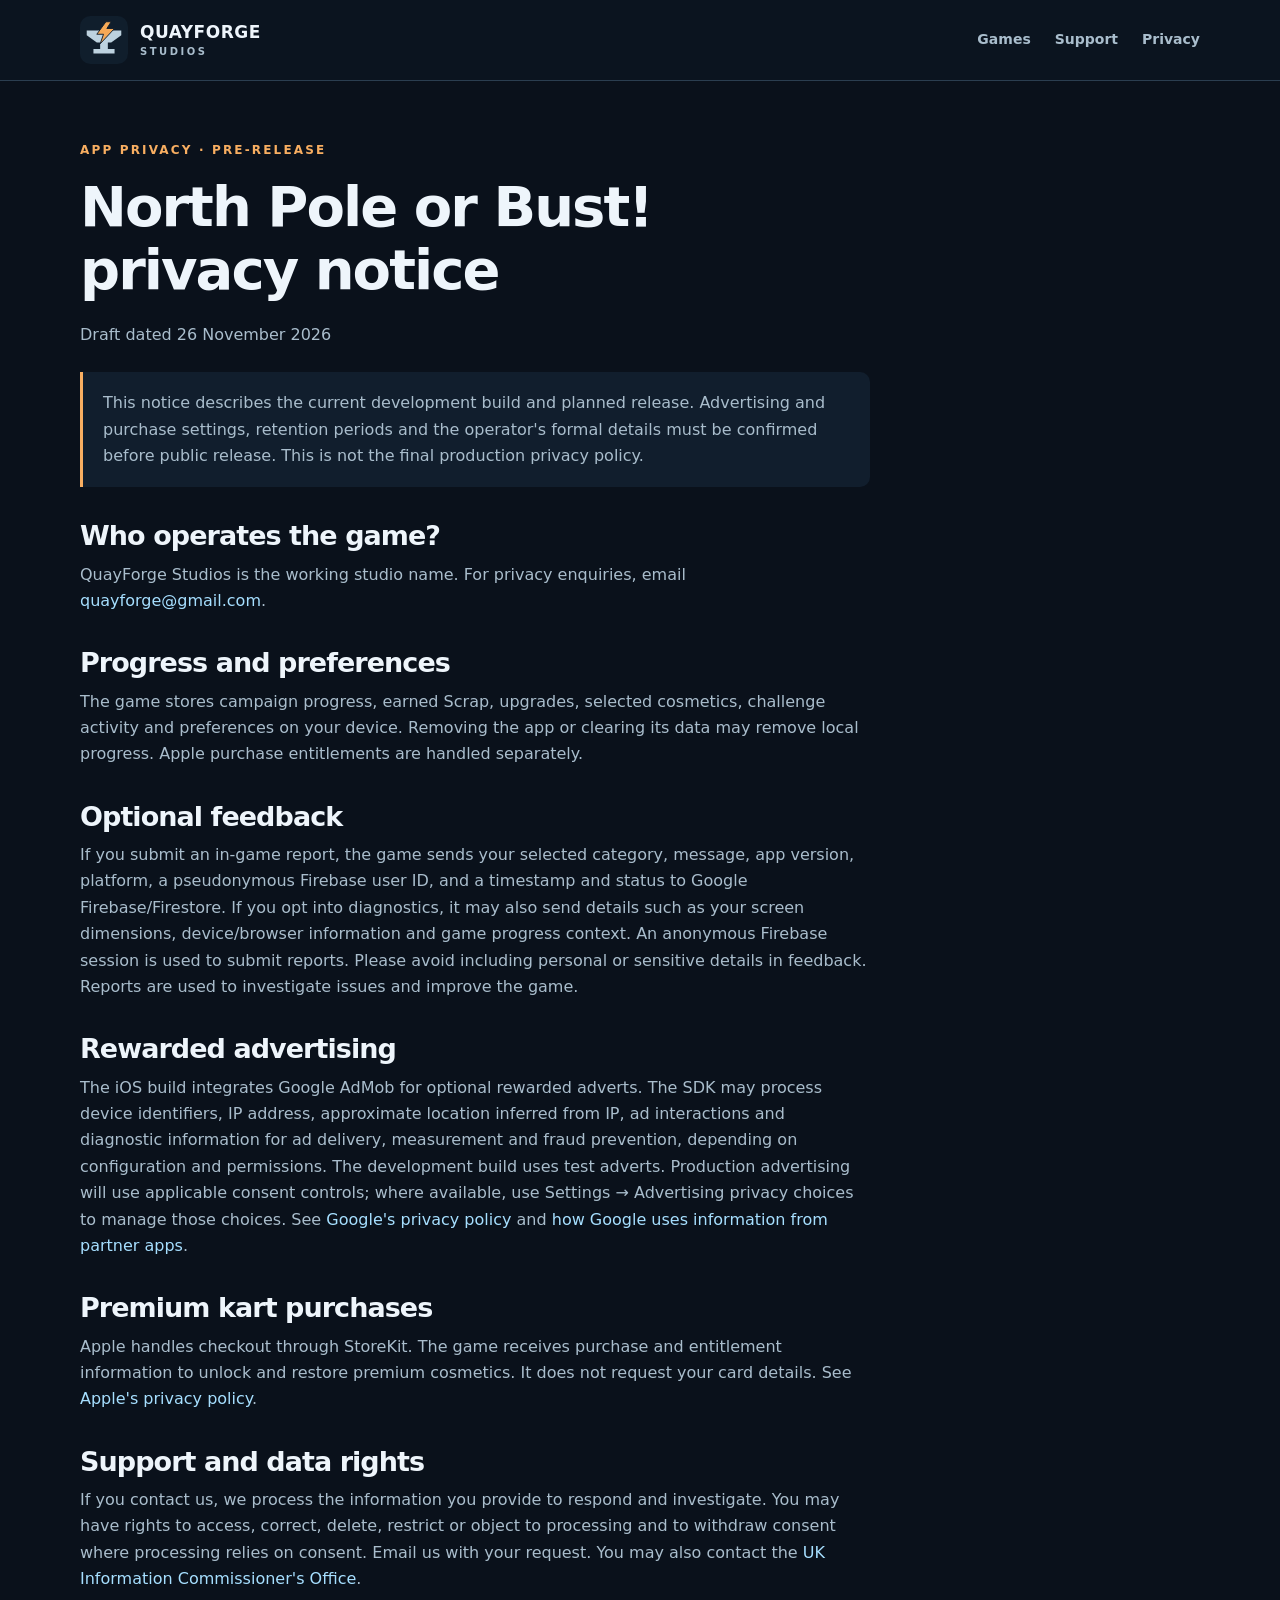
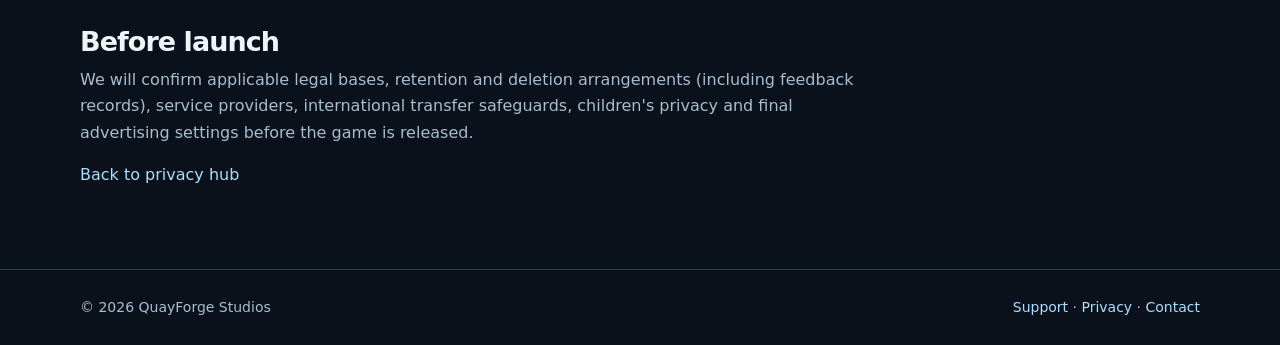
==== privacy-north-pole.html @ 33993df4 "Launch QuayForge Studios website" ====
<!doctype html><html lang="en-GB"><head><meta charset="utf-8"><meta name="viewport" content="width=device-width,initial-scale=1"><meta name="description" content="Pre-release privacy notice for North Pole or Bust!."><title>North Pole or Bust! privacy notice | QuayForge Studios</title><link rel="icon" href="assets/mark.svg" type="image/svg+xml"><link rel="stylesheet" href="assets/site.css"></head><body><a class="skip" href="#main">Skip to content</a><header class="top"><nav class="wrap nav" aria-label="Main navigation"><a class="brand" href="index.html"><img src="assets/mark.svg" alt=""><span>QUAYFORGE<small>STUDIOS</small></span></a><div class="links"><a href="index.html#games">Games</a><a href="support.html">Support</a><a href="privacy.html">Privacy</a></div></nav></header><main id="main" class="wrap"><article class="page"><span class="eyebrow">App privacy · Pre-release</span><h1>North Pole or Bust! privacy notice</h1><p>Draft dated 26 November 2026</p><div class="notice"><p>This notice describes the current development build and planned release. Advertising and purchase settings, retention periods and the operator's formal details must be confirmed before public release. This is not the final production privacy policy.</p></div><h2>Who operates the game?</h2><p>QuayForge Studios is the working studio name. For privacy enquiries, email <a href="mailto:quayforge@gmail.com?subject=North%20Pole%20or%20Bust%20privacy">quayforge@gmail.com</a>.</p><h2>Progress and preferences</h2><p>The game stores campaign progress, earned Scrap, upgrades, selected cosmetics, challenge activity and preferences on your device. Removing the app or clearing its data may remove local progress. Apple purchase entitlements are handled separately.</p><h2>Optional feedback</h2><p>If you submit an in-game report, the game sends your selected category, message, app version, platform, a pseudonymous Firebase user ID, and a timestamp and status to Google Firebase/Firestore. If you opt into diagnostics, it may also send details such as your screen dimensions, device/browser information and game progress context. An anonymous Firebase session is used to submit reports. Please avoid including personal or sensitive details in feedback. Reports are used to investigate issues and improve the game.</p><h2>Rewarded advertising</h2><p>The iOS build integrates Google AdMob for optional rewarded adverts. The SDK may process device identifiers, IP address, approximate location inferred from IP, ad interactions and diagnostic information for ad delivery, measurement and fraud prevention, depending on configuration and permissions. The development build uses test adverts. Production advertising will use applicable consent controls; where available, use Settings → Advertising privacy choices to manage those choices. See <a href="https://policies.google.com/privacy">Google's privacy policy</a> and <a href="https://policies.google.com/technologies/partner-sites">how Google uses information from partner apps</a>.</p><h2>Premium kart purchases</h2><p>Apple handles checkout through StoreKit. The game receives purchase and entitlement information to unlock and restore premium cosmetics. It does not request your card details. See <a href="https://www.apple.com/legal/privacy/">Apple's privacy policy</a>.</p><h2>Support and data rights</h2><p>If you contact us, we process the information you provide to respond and investigate. You may have rights to access, correct, delete, restrict or object to processing and to withdraw consent where processing relies on consent. Email us with your request. You may also contact the <a href="https://ico.org.uk/">UK Information Commissioner's Office</a>.</p><h2>Before launch</h2><p>We will confirm applicable legal bases, retention and deletion arrangements (including feedback records), service providers, international transfer safeguards, children's privacy and final advertising settings before the game is released.</p><p><a href="privacy.html">Back to privacy hub</a></p></article></main><footer class="footer"><div class="wrap footrow"><span>© 2026 QuayForge Studios</span><span><a href="support.html">Support</a> · <a href="privacy.html">Privacy</a> · <a href="mailto:quayforge@gmail.com">Contact</a></span></div></footer></body></html>
---- assets/site.css ----
:root{color-scheme:dark;--bg:#0a111b;--panel:#111e2d;--text:#eef5fb;--muted:#a9bdcc;--line:#2b3e50;--amber:#f8ae61;--blue:#a6dfff}*{box-sizing:border-box}body{margin:0;background:var(--bg);color:var(--text);font-family:system-ui,-apple-system,BlinkMacSystemFont,'Segoe UI',sans-serif;line-height:1.65}a{color:var(--blue);text-decoration:none}a:hover{text-decoration:underline}a:focus-visible{outline:3px solid var(--amber);outline-offset:4px}img{display:block;max-width:100%}.wrap{width:min(1120px,calc(100% - 48px));margin:auto}.top{border-bottom:1px solid var(--line);background:#0b141f}.nav{display:flex;align-items:center;justify-content:space-between;gap:24px;padding:16px 0}.brand{display:flex;align-items:center;gap:12px;color:var(--text);font-size:17px;font-weight:800;letter-spacing:.03em;line-height:1.1}.brand img{width:48px;height:48px}.brand small{display:block;color:var(--muted);font-size:10px;letter-spacing:.25em;margin-top:5px}.links{display:flex;gap:24px;flex-wrap:wrap}.links a{color:var(--muted);font-weight:600;font-size:14px}.hero{display:grid;grid-template-columns:1fr 0.9fr;align-items:center;gap:48px;padding:66px 0 55px}.eyebrow{color:var(--amber);font-size:12px;font-weight:800;letter-spacing:.18em;text-transform:uppercase}h1,h2,h3{line-height:1.12;letter-spacing:-.035em}h1{font-size:clamp(40px,6vw,76px);margin:14px 0 20px}h2{font-size:clamp(26px,4vw,42px);margin:0 0 14px}h3{font-size:24px;margin:0 0 10px}p{margin:0 0 16px;color:var(--muted)}.lead{font-size:19px;max-width:620px}.button{display:inline-flex;align-items:center;justify-content:center;background:var(--amber);color:#121b25;font-weight:800;padding:12px 20px;border-radius:9px;margin:6px 8px 6px 0}.button.secondary{background:transparent;border:1px solid var(--line);color:var(--text)}.hero-art{border-radius:26px;overflow:hidden;box-shadow:0 24px 80px #0007;position:relative;border:1px solid #415870}.hero-art img{width:100%;aspect-ratio:1;object-fit:cover}.section{padding:48px 0;border-top:1px solid var(--line)}.grid{display:grid;grid-template-columns:repeat(2,minmax(0,1fr));gap:24px}.tile{border:1px solid var(--line);border-radius:18px;overflow:hidden;background:var(--panel)}.tile .copy{padding:24px}.tile img{width:100%;aspect-ratio:16/9;object-fit:cover;object-position:center 36%}.status{font-size:12px;color:var(--amber);font-weight:700;letter-spacing:.06em;text-transform:uppercase}.moon{aspect-ratio:16/9;background:radial-gradient(ellipse at 50% 70%,#573d8d,#201b45 48%,#0d1125);position:relative;overflow:hidden;display:grid;place-items:center}.shapes{display:flex;align-items:center;gap:22px;transform:rotate(-9deg)}.gem{width:clamp(35px,7vw,85px);aspect-ratio:1;background:#7cf8eb33;border:2px solid #91ffef;box-shadow:0 0 30px #63fdec77,inset 0 0 20px #63fdec55;transform:rotate(45deg);border-radius:12px}.gem:nth-child(2){width:clamp(55px,10vw,125px);border-color:#b9a1ff;background:#ae80ff44;box-shadow:0 0 40px #9a69ff88,inset 0 0 25px #b98fff66}.gem:nth-child(3){border-color:#ffbcda;background:#ff89be33;box-shadow:0 0 30px #ff89be77}.page{padding:55px 0 65px;max-width:790px}.page h1{font-size:clamp(36px,5vw,56px)}.page h2{font-size:27px;margin:34px 0 10px}.page ul{color:var(--muted);padding-left:24px}.page li{margin:8px 0}.notice{border-left:3px solid var(--amber);background:var(--panel);padding:18px 20px;margin:24px 0;border-radius:0 10px 10px 0}.notice p:last-child{margin:0}.footer{border-top:1px solid var(--line);padding:26px 0;color:var(--muted);font-size:14px}.footrow{display:flex;justify-content:space-between;flex-wrap:wrap;gap:12px}.gamehero{display:grid;grid-template-columns:1fr .55fr;gap:38px;align-items:center;padding:48px 0}.gamehero img{border-radius:20px;border:1px solid var(--line);max-height:550px;margin:auto}.gamehero h1{font-size:clamp(40px,5vw,64px)}.gameplay{border:1px solid var(--line);border-radius:16px;overflow:hidden}.gameplay img{width:100%;height:auto}.caption{font-size:13px;color:var(--muted);margin:10px 0}.skip{position:absolute;left:12px;top:-100px;background:var(--amber);color:#111;padding:12px}.skip:focus{top:8px;z-index:10}@media(max-width:700px){.wrap{width:calc(100% - 32px)}.nav{flex-direction:column;align-items:flex-start;gap:14px}.links{gap:18px}.hero,.gamehero,.grid{grid-template-columns:1fr}.hero{padding:38px 0;gap:26px}.gamehero{gap:24px}.gamehero img{max-height:420px}.section{padding:34px 0}.page{padding:35px 0}.tile .copy{padding:20px}}@media(prefers-reduced-motion:reduce){*{scroll-behavior:auto!important}}
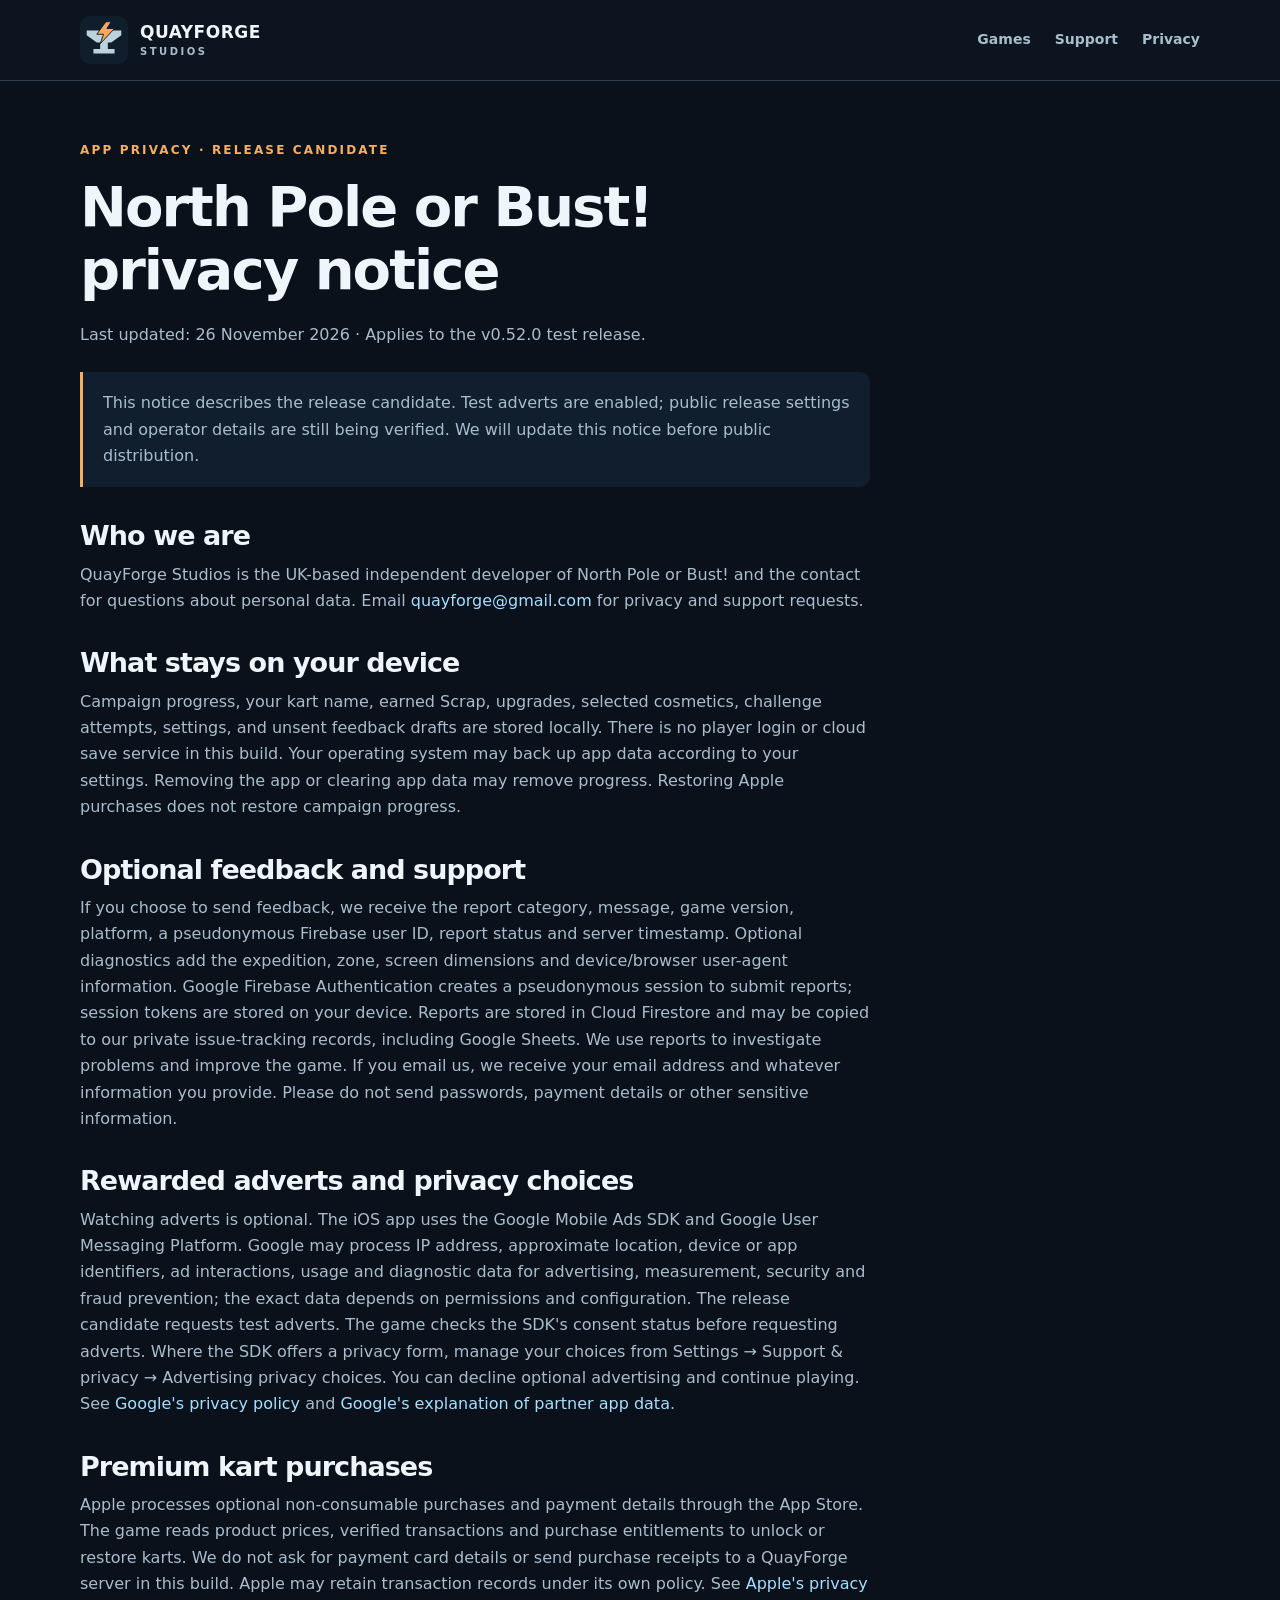
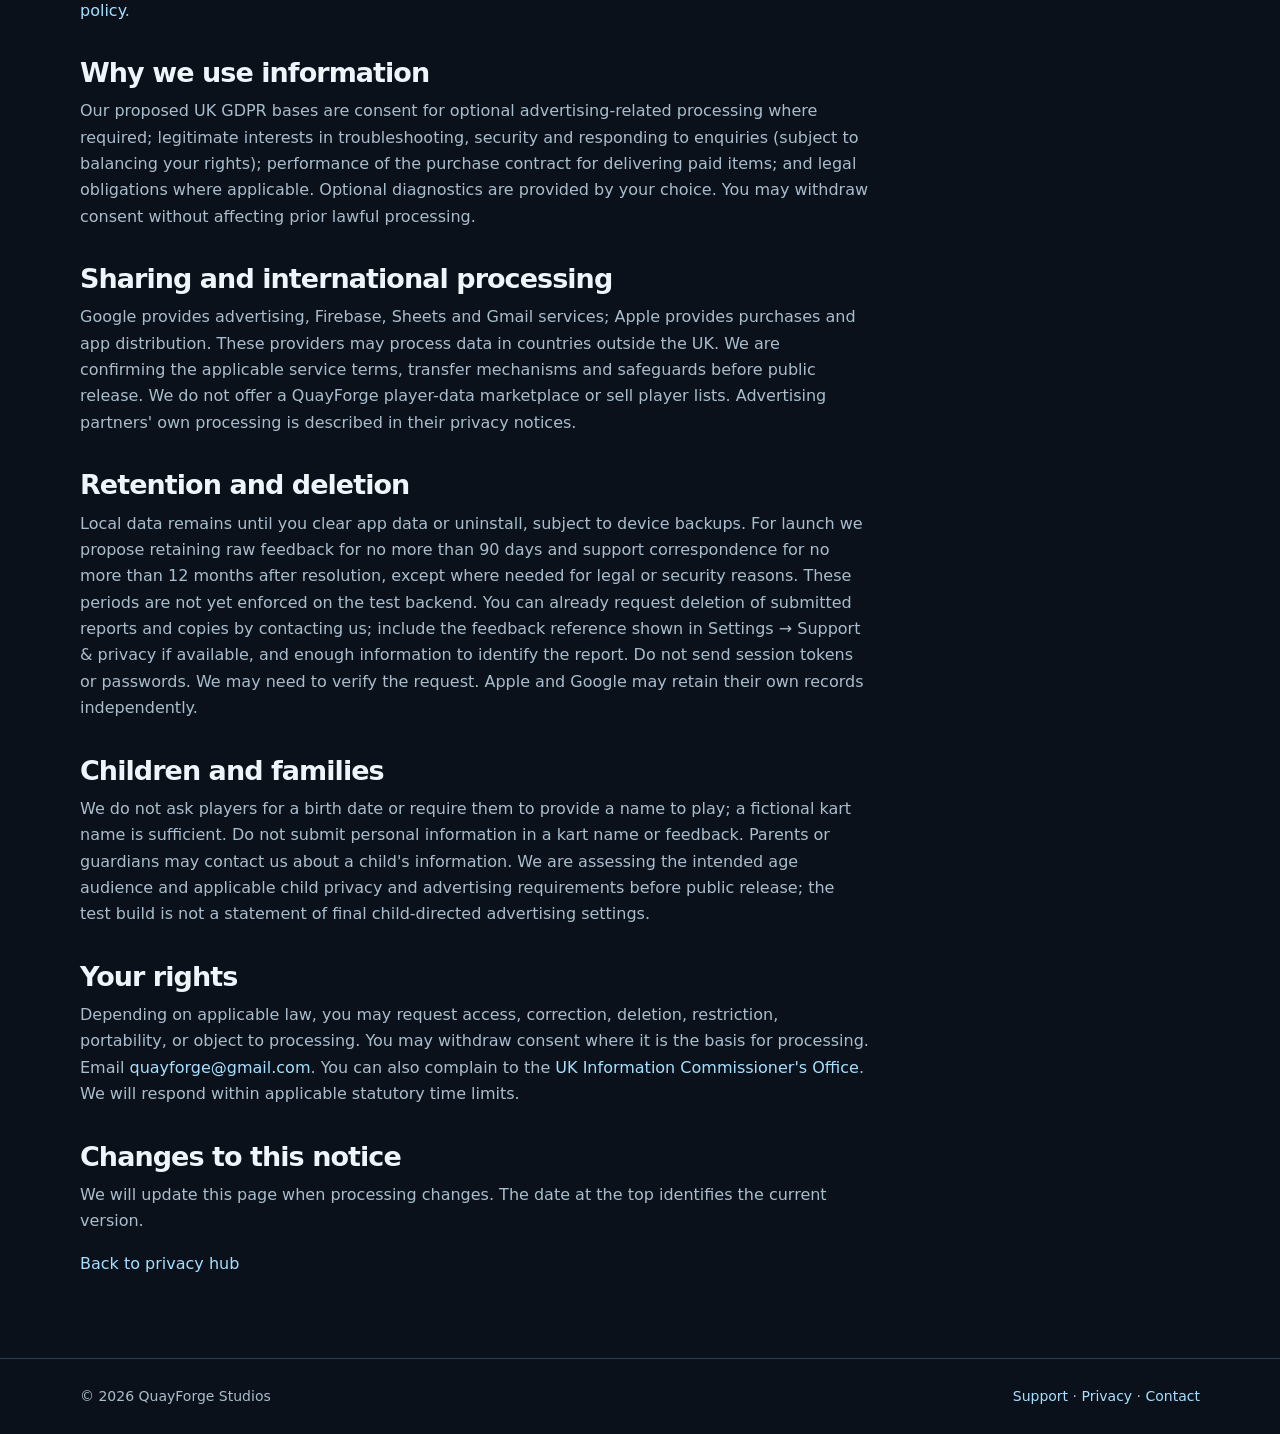
==== commit 118f458f: "Update privacy and player support policies" ====
--- a/privacy-north-pole.html
+++ b/privacy-north-pole.html
@@ -1 +1,13 @@
-<!doctype html><html lang="en-GB"><head><meta charset="utf-8"><meta name="viewport" content="width=device-width,initial-scale=1"><meta name="description" content="Pre-release privacy notice for North Pole or Bust!."><title>North Pole or Bust! privacy notice | QuayForge Studios</title><link rel="icon" href="assets/mark.svg" type="image/svg+xml"><link rel="stylesheet" href="assets/site.css"></head><body><a class="skip" href="#main">Skip to content</a><header class="top"><nav class="wrap nav" aria-label="Main navigation"><a class="brand" href="index.html"><img src="assets/mark.svg" alt=""><span>QUAYFORGE<small>STUDIOS</small></span></a><div class="links"><a href="index.html#games">Games</a><a href="support.html">Support</a><a href="privacy.html">Privacy</a></div></nav></header><main id="main" class="wrap"><article class="page"><span class="eyebrow">App privacy · Pre-release</span><h1>North Pole or Bust! privacy notice</h1><p>Draft dated 26 November 2026</p><div class="notice"><p>This notice describes the current development build and planned release. Advertising and purchase settings, retention periods and the operator's formal details must be confirmed before public release. This is not the final production privacy policy.</p></div><h2>Who operates the game?</h2><p>QuayForge Studios is the working studio name. For privacy enquiries, email <a href="mailto:quayforge@gmail.com?subject=North%20Pole%20or%20Bust%20privacy">quayforge@gmail.com</a>.</p><h2>Progress and preferences</h2><p>The game stores campaign progress, earned Scrap, upgrades, selected cosmetics, challenge activity and preferences on your device. Removing the app or clearing its data may remove local progress. Apple purchase entitlements are handled separately.</p><h2>Optional feedback</h2><p>If you submit an in-game report, the game sends your selected category, message, app version, platform, a pseudonymous Firebase user ID, and a timestamp and status to Google Firebase/Firestore. If you opt into diagnostics, it may also send details such as your screen dimensions, device/browser information and game progress context. An anonymous Firebase session is used to submit reports. Please avoid including personal or sensitive details in feedback. Reports are used to investigate issues and improve the game.</p><h2>Rewarded advertising</h2><p>The iOS build integrates Google AdMob for optional rewarded adverts. The SDK may process device identifiers, IP address, approximate location inferred from IP, ad interactions and diagnostic information for ad delivery, measurement and fraud prevention, depending on configuration and permissions. The development build uses test adverts. Production advertising will use applicable consent controls; where available, use Settings → Advertising privacy choices to manage those choices. See <a href="https://policies.google.com/privacy">Google's privacy policy</a> and <a href="https://policies.google.com/technologies/partner-sites">how Google uses information from partner apps</a>.</p><h2>Premium kart purchases</h2><p>Apple handles checkout through StoreKit. The game receives purchase and entitlement information to unlock and restore premium cosmetics. It does not request your card details. See <a href="https://www.apple.com/legal/privacy/">Apple's privacy policy</a>.</p><h2>Support and data rights</h2><p>If you contact us, we process the information you provide to respond and investigate. You may have rights to access, correct, delete, restrict or object to processing and to withdraw consent where processing relies on consent. Email us with your request. You may also contact the <a href="https://ico.org.uk/">UK Information Commissioner's Office</a>.</p><h2>Before launch</h2><p>We will confirm applicable legal bases, retention and deletion arrangements (including feedback records), service providers, international transfer safeguards, children's privacy and final advertising settings before the game is released.</p><p><a href="privacy.html">Back to privacy hub</a></p></article></main><footer class="footer"><div class="wrap footrow"><span>© 2026 QuayForge Studios</span><span><a href="support.html">Support</a> · <a href="privacy.html">Privacy</a> · <a href="mailto:quayforge@gmail.com">Contact</a></span></div></footer></body></html>+<!doctype html><html lang="en-GB"><head><meta charset="utf-8"><meta name="viewport" content="width=device-width,initial-scale=1"><meta name="description" content="Pre-release privacy notice for North Pole or Bust!."><title>North Pole or Bust! privacy notice | QuayForge Studios</title><link rel="icon" href="assets/mark.svg" type="image/svg+xml"><link rel="stylesheet" href="assets/site.css"></head><body><a class="skip" href="#main">Skip to content</a><header class="top"><nav class="wrap nav" aria-label="Main navigation"><a class="brand" href="index.html"><img src="assets/mark.svg" alt=""><span>QUAYFORGE<small>STUDIOS</small></span></a><div class="links"><a href="index.html#games">Games</a><a href="support.html">Support</a><a href="privacy.html">Privacy</a></div></nav></header><main id="main" class="wrap"><article class="page"><span class="eyebrow">App privacy · Release candidate</span><h1>North Pole or Bust! privacy notice</h1><p>Last updated: 26 November 2026 · Applies to the v0.52.0 test release.</p>
+<div class="notice"><p>This notice describes the release candidate. Test adverts are enabled; public release settings and operator details are still being verified. We will update this notice before public distribution.</p></div>
+<h2>Who we are</h2><p>QuayForge Studios is the UK-based independent developer of North Pole or Bust! and the contact for questions about personal data. Email <a href="mailto:quayforge@gmail.com?subject=North%20Pole%20privacy%20request">quayforge@gmail.com</a> for privacy and support requests.</p>
+<h2>What stays on your device</h2><p>Campaign progress, your kart name, earned Scrap, upgrades, selected cosmetics, challenge attempts, settings, and unsent feedback drafts are stored locally. There is no player login or cloud save service in this build. Your operating system may back up app data according to your settings. Removing the app or clearing app data may remove progress. Restoring Apple purchases does not restore campaign progress.</p>
+<h2>Optional feedback and support</h2><p>If you choose to send feedback, we receive the report category, message, game version, platform, a pseudonymous Firebase user ID, report status and server timestamp. Optional diagnostics add the expedition, zone, screen dimensions and device/browser user-agent information. Google Firebase Authentication creates a pseudonymous session to submit reports; session tokens are stored on your device. Reports are stored in Cloud Firestore and may be copied to our private issue-tracking records, including Google Sheets. We use reports to investigate problems and improve the game. If you email us, we receive your email address and whatever information you provide. Please do not send passwords, payment details or other sensitive information.</p>
+<h2>Rewarded adverts and privacy choices</h2><p>Watching adverts is optional. The iOS app uses the Google Mobile Ads SDK and Google User Messaging Platform. Google may process IP address, approximate location, device or app identifiers, ad interactions, usage and diagnostic data for advertising, measurement, security and fraud prevention; the exact data depends on permissions and configuration. The release candidate requests test adverts. The game checks the SDK's consent status before requesting adverts. Where the SDK offers a privacy form, manage your choices from Settings → Support &amp; privacy → Advertising privacy choices. You can decline optional advertising and continue playing. See <a href="https://policies.google.com/privacy">Google's privacy policy</a> and <a href="https://policies.google.com/technologies/partner-sites">Google's explanation of partner app data</a>.</p>
+<h2>Premium kart purchases</h2><p>Apple processes optional non-consumable purchases and payment details through the App Store. The game reads product prices, verified transactions and purchase entitlements to unlock or restore karts. We do not ask for payment card details or send purchase receipts to a QuayForge server in this build. Apple may retain transaction records under its own policy. See <a href="https://www.apple.com/legal/privacy/">Apple's privacy policy</a>.</p>
+<h2>Why we use information</h2><p>Our proposed UK GDPR bases are consent for optional advertising-related processing where required; legitimate interests in troubleshooting, security and responding to enquiries (subject to balancing your rights); performance of the purchase contract for delivering paid items; and legal obligations where applicable. Optional diagnostics are provided by your choice. You may withdraw consent without affecting prior lawful processing.</p>
+<h2>Sharing and international processing</h2><p>Google provides advertising, Firebase, Sheets and Gmail services; Apple provides purchases and app distribution. These providers may process data in countries outside the UK. We are confirming the applicable service terms, transfer mechanisms and safeguards before public release. We do not offer a QuayForge player-data marketplace or sell player lists. Advertising partners' own processing is described in their privacy notices.</p>
+<h2>Retention and deletion</h2><p>Local data remains until you clear app data or uninstall, subject to device backups. For launch we propose retaining raw feedback for no more than 90 days and support correspondence for no more than 12 months after resolution, except where needed for legal or security reasons. These periods are not yet enforced on the test backend. You can already request deletion of submitted reports and copies by contacting us; include the feedback reference shown in Settings → Support &amp; privacy if available, and enough information to identify the report. Do not send session tokens or passwords. We may need to verify the request. Apple and Google may retain their own records independently.</p>
+<h2>Children and families</h2><p>We do not ask players for a birth date or require them to provide a name to play; a fictional kart name is sufficient. Do not submit personal information in a kart name or feedback. Parents or guardians may contact us about a child's information. We are assessing the intended age audience and applicable child privacy and advertising requirements before public release; the test build is not a statement of final child-directed advertising settings.</p>
+<h2>Your rights</h2><p>Depending on applicable law, you may request access, correction, deletion, restriction, portability, or object to processing. You may withdraw consent where it is the basis for processing. Email <a href="mailto:quayforge@gmail.com?subject=North%20Pole%20privacy%20request">quayforge@gmail.com</a>. You can also complain to the <a href="https://ico.org.uk/make-a-complaint/">UK Information Commissioner's Office</a>. We will respond within applicable statutory time limits.</p>
+<h2>Changes to this notice</h2><p>We will update this page when processing changes. The date at the top identifies the current version.</p><p><a href="privacy.html">Back to privacy hub</a></p></article></main><footer class="footer"><div class="wrap footrow"><span>© 2026 QuayForge Studios</span><span><a href="support.html">Support</a> · <a href="privacy.html">Privacy</a> · <a href="mailto:quayforge@gmail.com">Contact</a></span></div></footer></body></html>
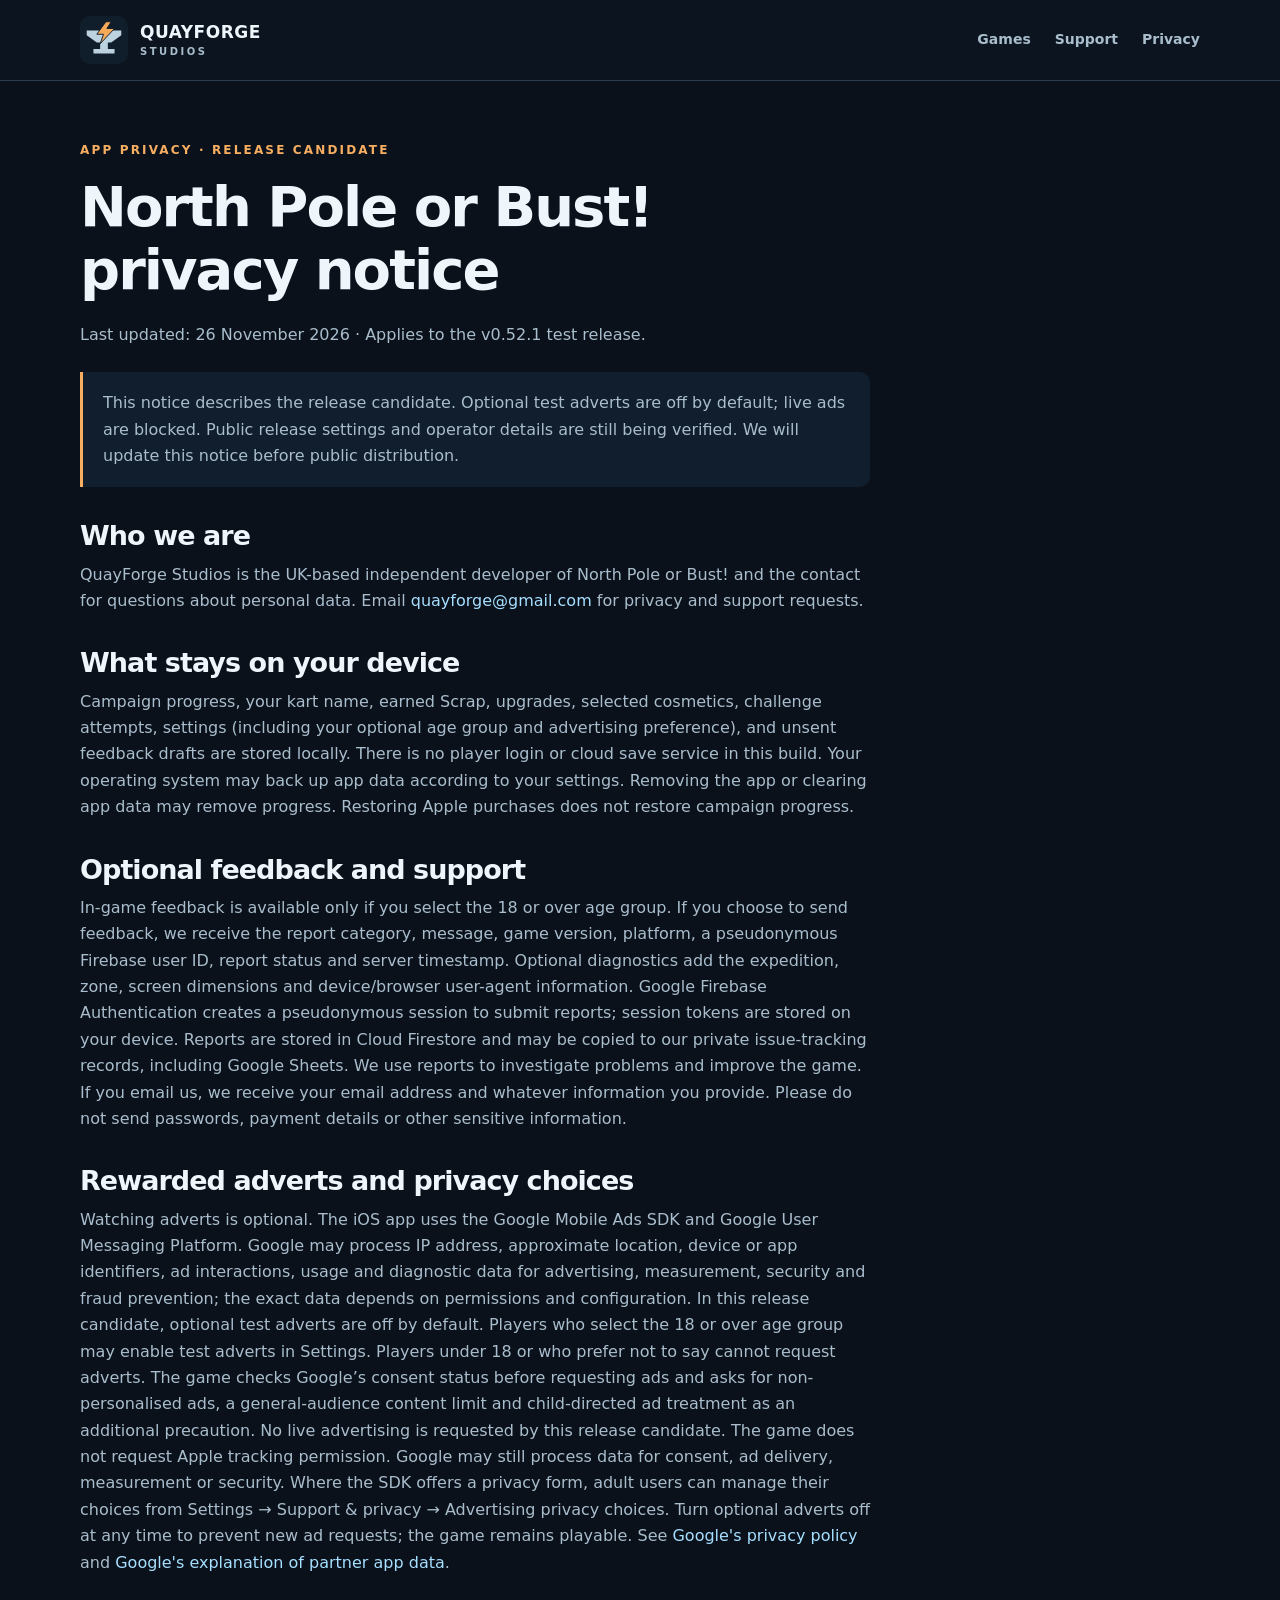
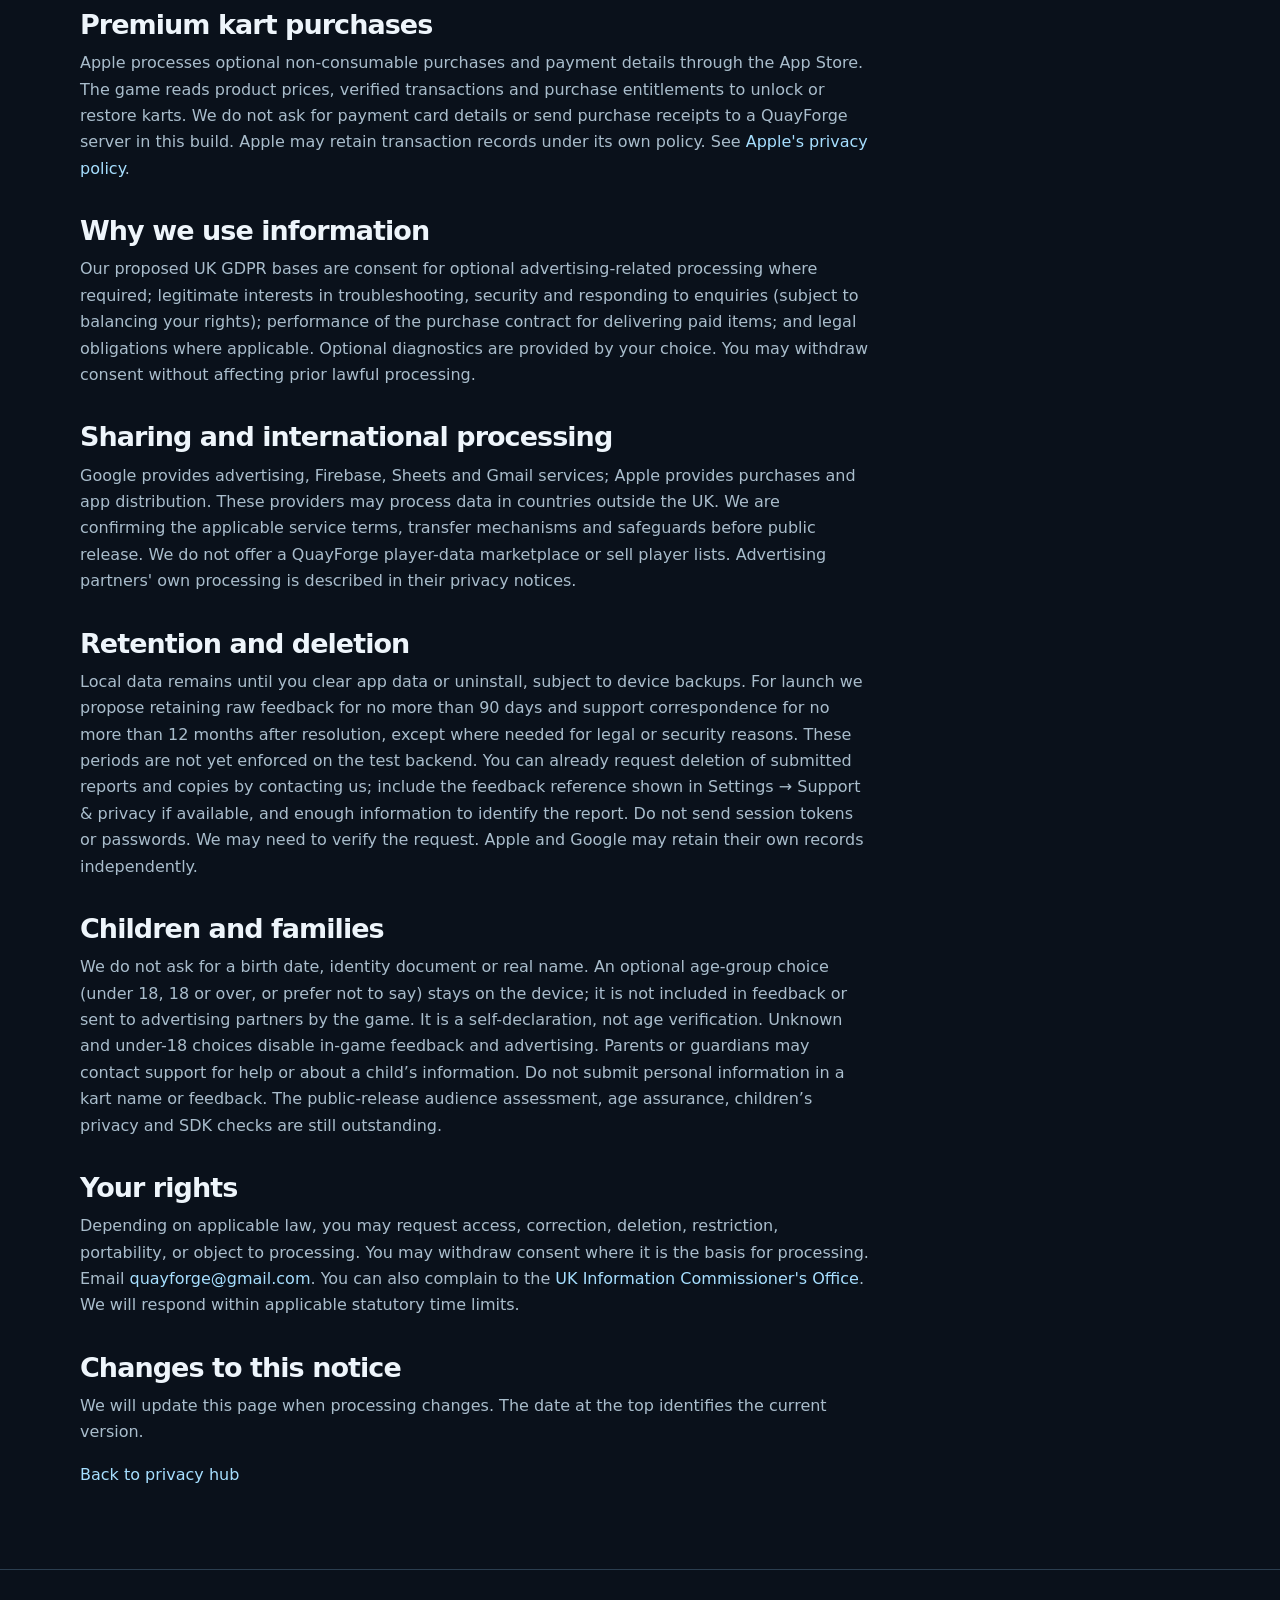
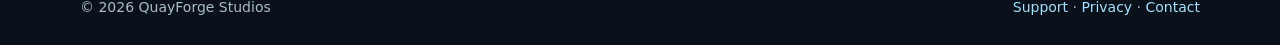
==== commit d4f974c6: "Update privacy and player support policies" ====
--- a/privacy-north-pole.html
+++ b/privacy-north-pole.html
@@ -1,13 +1,13 @@
-<!doctype html><html lang="en-GB"><head><meta charset="utf-8"><meta name="viewport" content="width=device-width,initial-scale=1"><meta name="description" content="Pre-release privacy notice for North Pole or Bust!."><title>North Pole or Bust! privacy notice | QuayForge Studios</title><link rel="icon" href="assets/mark.svg" type="image/svg+xml"><link rel="stylesheet" href="assets/site.css"></head><body><a class="skip" href="#main">Skip to content</a><header class="top"><nav class="wrap nav" aria-label="Main navigation"><a class="brand" href="index.html"><img src="assets/mark.svg" alt=""><span>QUAYFORGE<small>STUDIOS</small></span></a><div class="links"><a href="index.html#games">Games</a><a href="support.html">Support</a><a href="privacy.html">Privacy</a></div></nav></header><main id="main" class="wrap"><article class="page"><span class="eyebrow">App privacy · Release candidate</span><h1>North Pole or Bust! privacy notice</h1><p>Last updated: 26 November 2026 · Applies to the v0.52.0 test release.</p>
-<div class="notice"><p>This notice describes the release candidate. Test adverts are enabled; public release settings and operator details are still being verified. We will update this notice before public distribution.</p></div>
+<!doctype html><html lang="en-GB"><head><meta charset="utf-8"><meta name="viewport" content="width=device-width,initial-scale=1"><meta name="description" content="Pre-release privacy notice for North Pole or Bust!."><title>North Pole or Bust! privacy notice | QuayForge Studios</title><link rel="icon" href="assets/mark.svg" type="image/svg+xml"><link rel="stylesheet" href="assets/site.css"></head><body><a class="skip" href="#main">Skip to content</a><header class="top"><nav class="wrap nav" aria-label="Main navigation"><a class="brand" href="index.html"><img src="assets/mark.svg" alt=""><span>QUAYFORGE<small>STUDIOS</small></span></a><div class="links"><a href="index.html#games">Games</a><a href="support.html">Support</a><a href="privacy.html">Privacy</a></div></nav></header><main id="main" class="wrap"><article class="page"><span class="eyebrow">App privacy · Release candidate</span><h1>North Pole or Bust! privacy notice</h1><p>Last updated: 26 November 2026 · Applies to the v0.52.1 test release.</p>
+<div class="notice"><p>This notice describes the release candidate. Optional test adverts are off by default; live ads are blocked. Public release settings and operator details are still being verified. We will update this notice before public distribution.</p></div>
 <h2>Who we are</h2><p>QuayForge Studios is the UK-based independent developer of North Pole or Bust! and the contact for questions about personal data. Email <a href="mailto:quayforge@gmail.com?subject=North%20Pole%20privacy%20request">quayforge@gmail.com</a> for privacy and support requests.</p>
-<h2>What stays on your device</h2><p>Campaign progress, your kart name, earned Scrap, upgrades, selected cosmetics, challenge attempts, settings, and unsent feedback drafts are stored locally. There is no player login or cloud save service in this build. Your operating system may back up app data according to your settings. Removing the app or clearing app data may remove progress. Restoring Apple purchases does not restore campaign progress.</p>
-<h2>Optional feedback and support</h2><p>If you choose to send feedback, we receive the report category, message, game version, platform, a pseudonymous Firebase user ID, report status and server timestamp. Optional diagnostics add the expedition, zone, screen dimensions and device/browser user-agent information. Google Firebase Authentication creates a pseudonymous session to submit reports; session tokens are stored on your device. Reports are stored in Cloud Firestore and may be copied to our private issue-tracking records, including Google Sheets. We use reports to investigate problems and improve the game. If you email us, we receive your email address and whatever information you provide. Please do not send passwords, payment details or other sensitive information.</p>
-<h2>Rewarded adverts and privacy choices</h2><p>Watching adverts is optional. The iOS app uses the Google Mobile Ads SDK and Google User Messaging Platform. Google may process IP address, approximate location, device or app identifiers, ad interactions, usage and diagnostic data for advertising, measurement, security and fraud prevention; the exact data depends on permissions and configuration. The release candidate requests test adverts. The game checks the SDK's consent status before requesting adverts. Where the SDK offers a privacy form, manage your choices from Settings → Support &amp; privacy → Advertising privacy choices. You can decline optional advertising and continue playing. See <a href="https://policies.google.com/privacy">Google's privacy policy</a> and <a href="https://policies.google.com/technologies/partner-sites">Google's explanation of partner app data</a>.</p>
+<h2>What stays on your device</h2><p>Campaign progress, your kart name, earned Scrap, upgrades, selected cosmetics, challenge attempts, settings (including your optional age group and advertising preference), and unsent feedback drafts are stored locally. There is no player login or cloud save service in this build. Your operating system may back up app data according to your settings. Removing the app or clearing app data may remove progress. Restoring Apple purchases does not restore campaign progress.</p>
+<h2>Optional feedback and support</h2><p>In-game feedback is available only if you select the 18 or over age group. If you choose to send feedback, we receive the report category, message, game version, platform, a pseudonymous Firebase user ID, report status and server timestamp. Optional diagnostics add the expedition, zone, screen dimensions and device/browser user-agent information. Google Firebase Authentication creates a pseudonymous session to submit reports; session tokens are stored on your device. Reports are stored in Cloud Firestore and may be copied to our private issue-tracking records, including Google Sheets. We use reports to investigate problems and improve the game. If you email us, we receive your email address and whatever information you provide. Please do not send passwords, payment details or other sensitive information.</p>
+<h2>Rewarded adverts and privacy choices</h2><p>Watching adverts is optional. The iOS app uses the Google Mobile Ads SDK and Google User Messaging Platform. Google may process IP address, approximate location, device or app identifiers, ad interactions, usage and diagnostic data for advertising, measurement, security and fraud prevention; the exact data depends on permissions and configuration. In this release candidate, optional test adverts are off by default. Players who select the 18 or over age group may enable test adverts in Settings. Players under 18 or who prefer not to say cannot request adverts. The game checks Google’s consent status before requesting ads and asks for non-personalised ads, a general-audience content limit and child-directed ad treatment as an additional precaution. No live advertising is requested by this release candidate. The game does not request Apple tracking permission. Google may still process data for consent, ad delivery, measurement or security. Where the SDK offers a privacy form, adult users can manage their choices from Settings → Support &amp; privacy → Advertising privacy choices. Turn optional adverts off at any time to prevent new ad requests; the game remains playable. See <a href="https://policies.google.com/privacy">Google's privacy policy</a> and <a href="https://policies.google.com/technologies/partner-sites">Google's explanation of partner app data</a>.</p>
 <h2>Premium kart purchases</h2><p>Apple processes optional non-consumable purchases and payment details through the App Store. The game reads product prices, verified transactions and purchase entitlements to unlock or restore karts. We do not ask for payment card details or send purchase receipts to a QuayForge server in this build. Apple may retain transaction records under its own policy. See <a href="https://www.apple.com/legal/privacy/">Apple's privacy policy</a>.</p>
 <h2>Why we use information</h2><p>Our proposed UK GDPR bases are consent for optional advertising-related processing where required; legitimate interests in troubleshooting, security and responding to enquiries (subject to balancing your rights); performance of the purchase contract for delivering paid items; and legal obligations where applicable. Optional diagnostics are provided by your choice. You may withdraw consent without affecting prior lawful processing.</p>
 <h2>Sharing and international processing</h2><p>Google provides advertising, Firebase, Sheets and Gmail services; Apple provides purchases and app distribution. These providers may process data in countries outside the UK. We are confirming the applicable service terms, transfer mechanisms and safeguards before public release. We do not offer a QuayForge player-data marketplace or sell player lists. Advertising partners' own processing is described in their privacy notices.</p>
 <h2>Retention and deletion</h2><p>Local data remains until you clear app data or uninstall, subject to device backups. For launch we propose retaining raw feedback for no more than 90 days and support correspondence for no more than 12 months after resolution, except where needed for legal or security reasons. These periods are not yet enforced on the test backend. You can already request deletion of submitted reports and copies by contacting us; include the feedback reference shown in Settings → Support &amp; privacy if available, and enough information to identify the report. Do not send session tokens or passwords. We may need to verify the request. Apple and Google may retain their own records independently.</p>
-<h2>Children and families</h2><p>We do not ask players for a birth date or require them to provide a name to play; a fictional kart name is sufficient. Do not submit personal information in a kart name or feedback. Parents or guardians may contact us about a child's information. We are assessing the intended age audience and applicable child privacy and advertising requirements before public release; the test build is not a statement of final child-directed advertising settings.</p>
+<h2>Children and families</h2><p>We do not ask for a birth date, identity document or real name. An optional age-group choice (under 18, 18 or over, or prefer not to say) stays on the device; it is not included in feedback or sent to advertising partners by the game. It is a self-declaration, not age verification. Unknown and under-18 choices disable in-game feedback and advertising. Parents or guardians may contact support for help or about a child’s information. Do not submit personal information in a kart name or feedback. The public-release audience assessment, age assurance, children’s privacy and SDK checks are still outstanding.</p>
 <h2>Your rights</h2><p>Depending on applicable law, you may request access, correction, deletion, restriction, portability, or object to processing. You may withdraw consent where it is the basis for processing. Email <a href="mailto:quayforge@gmail.com?subject=North%20Pole%20privacy%20request">quayforge@gmail.com</a>. You can also complain to the <a href="https://ico.org.uk/make-a-complaint/">UK Information Commissioner's Office</a>. We will respond within applicable statutory time limits.</p>
 <h2>Changes to this notice</h2><p>We will update this page when processing changes. The date at the top identifies the current version.</p><p><a href="privacy.html">Back to privacy hub</a></p></article></main><footer class="footer"><div class="wrap footrow"><span>© 2026 QuayForge Studios</span><span><a href="support.html">Support</a> · <a href="privacy.html">Privacy</a> · <a href="mailto:quayforge@gmail.com">Contact</a></span></div></footer></body></html>
